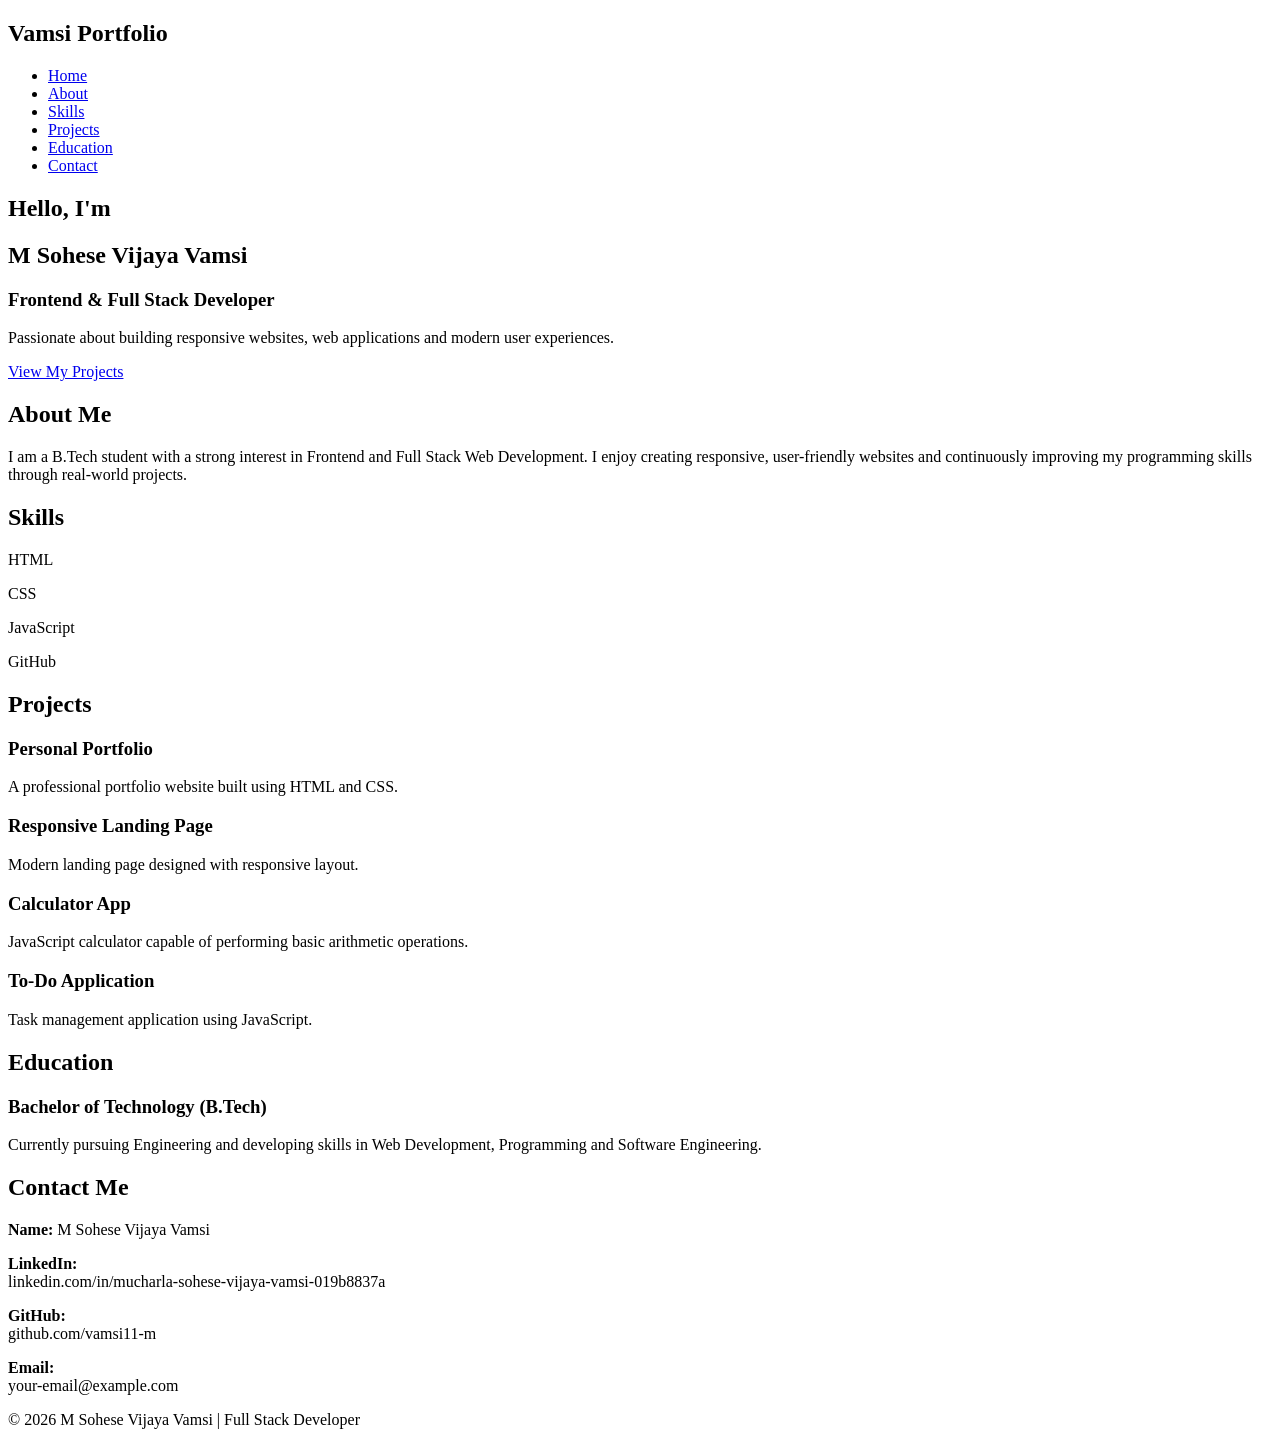
==== Task-1-Portfolio/index.html @ 511049a2 "Create index.html" ====
<!DOCTYPE html>
<html lang="en">
<head>
    <meta charset="UTF-8">
    <meta name="viewport" content="width=device-width, initial-scale=1.0">
    <title>Vamsi Portfolio</title>
    <link rel="stylesheet" href="style.css">
</head>
<body>

    <!-- Navbar -->
    <header>
        <nav>
            <h2 class="logo">Vamsi Portfolio</h2>

            <ul>
                <li><a href="#home">Home</a></li>
                <li><a href="#about">About</a></li>
                <li><a href="#skills">Skills</a></li>
                <li><a href="#projects">Projects</a></li>
                <li><a href="#education">Education</a></li>
                <li><a href="#contact">Contact</a></li>
            </ul>
        </nav>
    </header>

    <!-- Hero Section -->
    <section id="home" class="hero">

        <div class="hero-content">

            <h1>Hello, I'm</h1>

            <h2>M Sohese Vijaya Vamsi</h2>

            <h3>Frontend & Full Stack Developer</h3>

            <p>
                Passionate about building responsive websites,
                web applications and modern user experiences.
            </p>

            <a href="#projects" class="btn">
                View My Projects
            </a>

        </div>

    </section>

    <!-- About Section -->
    <section id="about">

        <h2 class="section-title">About Me</h2>

        <div class="card">

            <p>
                I am a B.Tech student with a strong interest in Frontend and
                Full Stack Web Development. I enjoy creating responsive,
                user-friendly websites and continuously improving my
                programming skills through real-world projects.
            </p>

        </div>

    </section>

    <!-- Skills Section -->
    <section id="skills">

        <h2 class="section-title">Skills</h2>

        <div class="skill-box">

            <p>HTML</p>
            <div class="bar">
                <span class="html"></span>
            </div>

            <p>CSS</p>
            <div class="bar">
                <span class="css"></span>
            </div>

            <p>JavaScript</p>
            <div class="bar">
                <span class="js"></span>
            </div>

            <p>GitHub</p>
            <div class="bar">
                <span class="git"></span>
            </div>

        </div>

    </section>

    <!-- Projects Section -->
    <section id="projects">

        <h2 class="section-title">Projects</h2>

        <div class="projects">

            <div class="project-card">
                <h3>Personal Portfolio</h3>
                <p>
                    A professional portfolio website built using
                    HTML and CSS.
                </p>
            </div>

            <div class="project-card">
                <h3>Responsive Landing Page</h3>
                <p>
                    Modern landing page designed with responsive layout.
                </p>
            </div>

            <div class="project-card">
                <h3>Calculator App</h3>
                <p>
                    JavaScript calculator capable of performing
                    basic arithmetic operations.
                </p>
            </div>

            <div class="project-card">
                <h3>To-Do Application</h3>
                <p>
                    Task management application using JavaScript.
                </p>
            </div>

        </div>

    </section>

    <!-- Education Section -->
    <section id="education">

        <h2 class="section-title">Education</h2>

        <div class="card">

            <h3>Bachelor of Technology (B.Tech)</h3>

            <p>
                Currently pursuing Engineering and developing skills in
                Web Development, Programming and Software Engineering.
            </p>

        </div>

    </section>

    <!-- Contact Section -->
    <section id="contact">

        <h2 class="section-title">Contact Me</h2>

        <div class="card">

            <p><strong>Name:</strong> M Sohese Vijaya Vamsi</p>

            <p>
                <strong>LinkedIn:</strong><br>
                linkedin.com/in/mucharla-sohese-vijaya-vamsi-019b8837a
            </p>

            <p>
                <strong>GitHub:</strong><br>
                github.com/vamsi11-m
            </p>

            <p>
                <strong>Email:</strong><br>
                your-email@example.com
            </p>

        </div>

    </section>

    <!-- Footer -->
    <footer>

        <p>
            © 2026 M Sohese Vijaya Vamsi | Full Stack Developer
        </p>

    </footer>

</body>
                     </html>
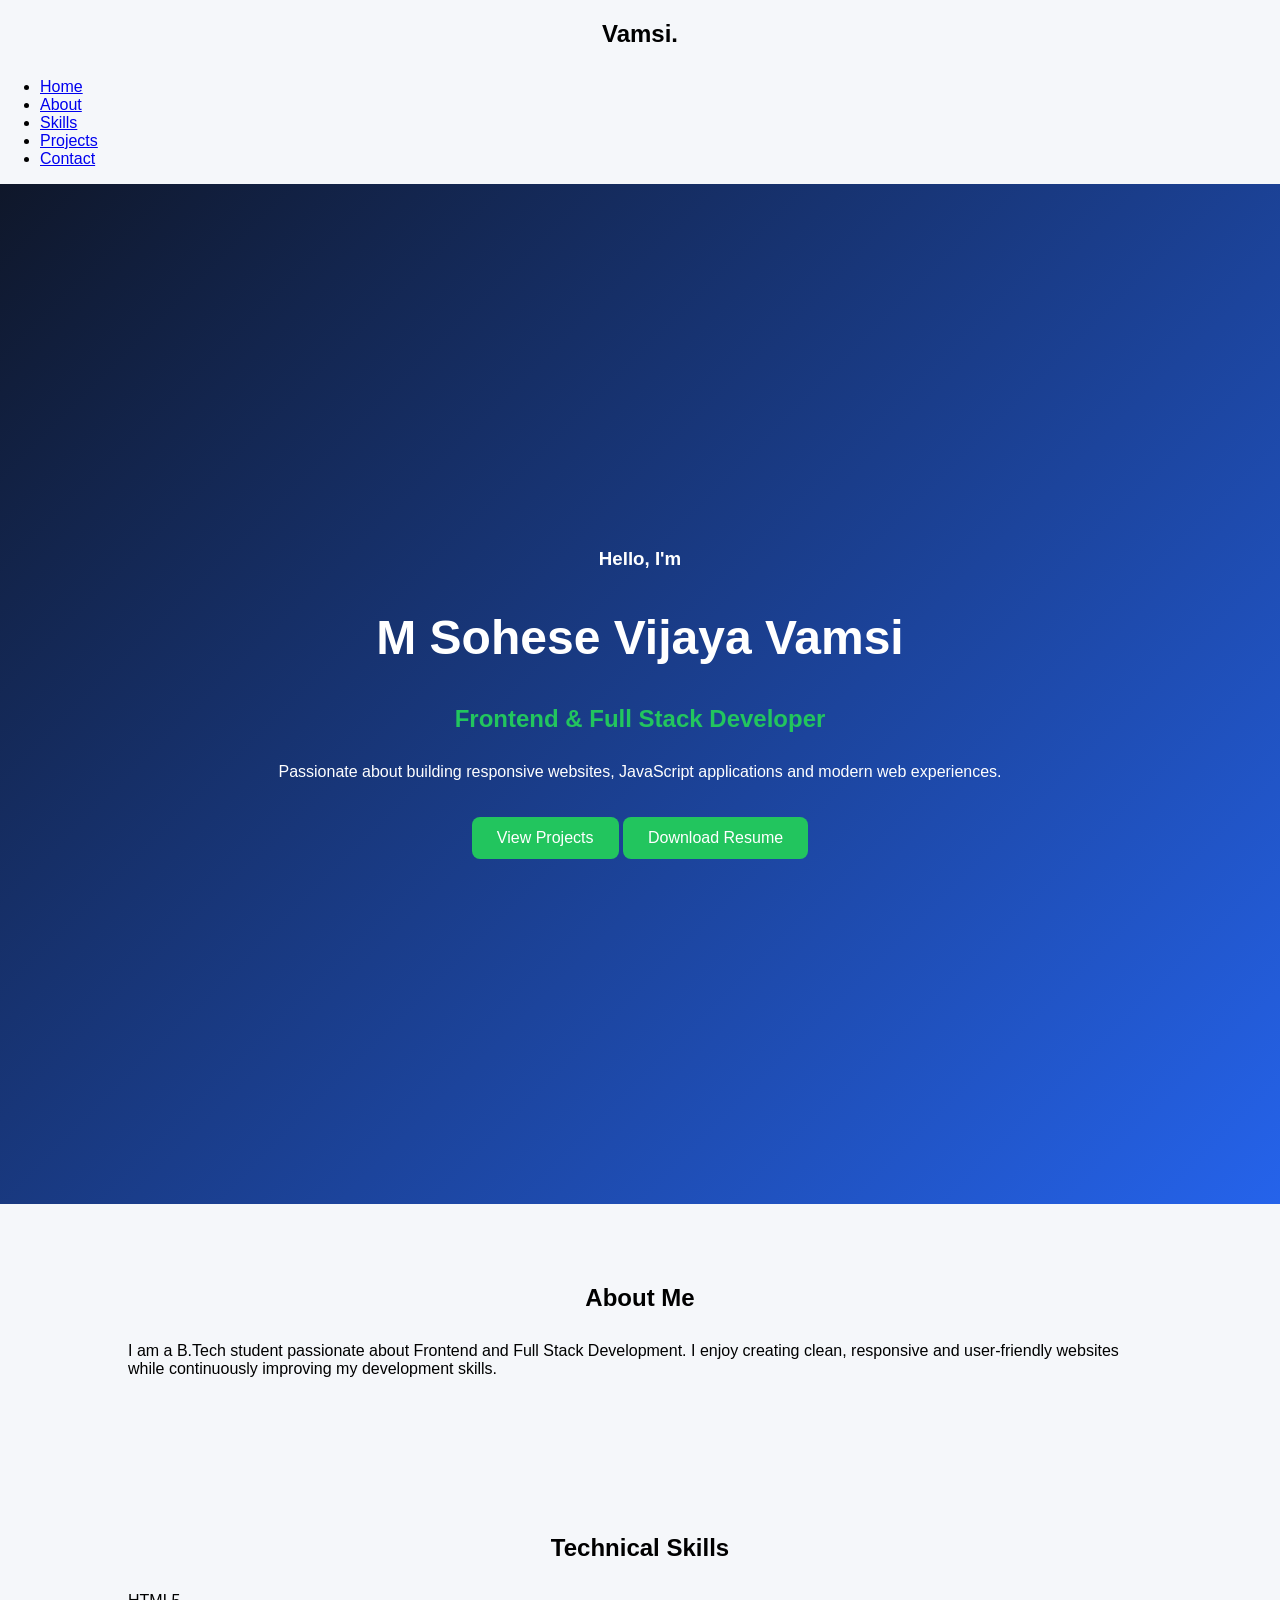
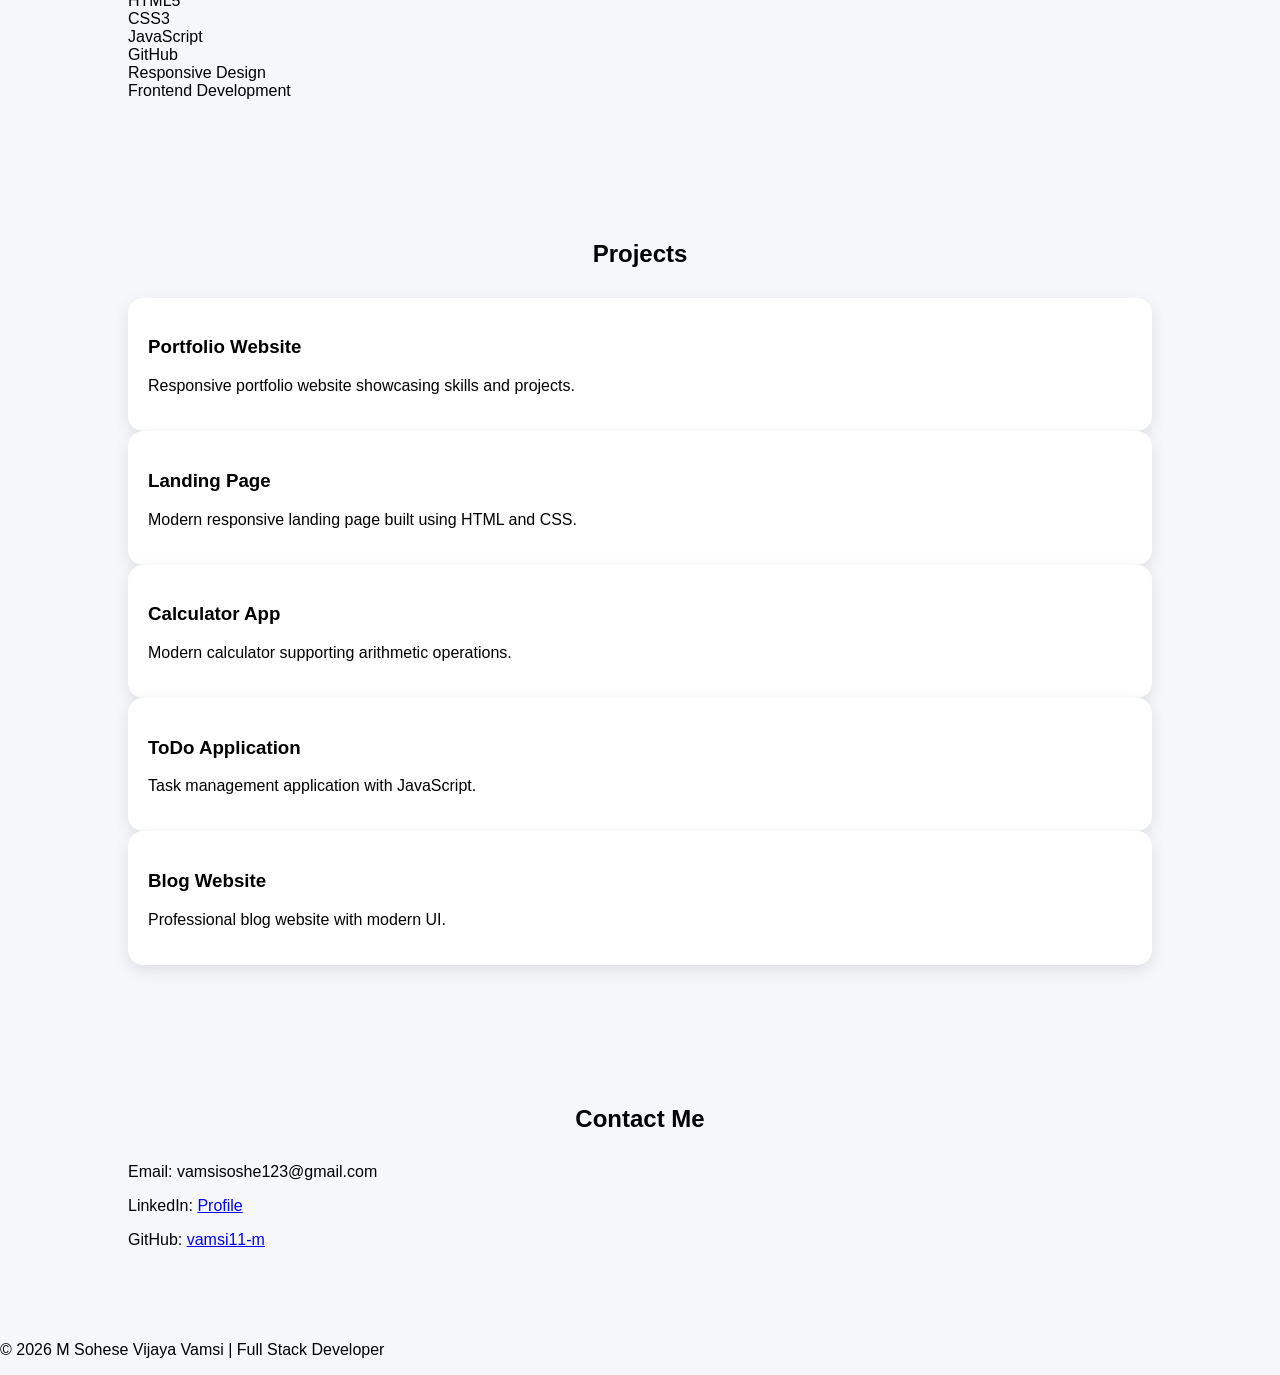
==== commit 5e90006f: "Update index.html" ====
--- a/Task-1-Portfolio/index.html
+++ b/Task-1-Portfolio/index.html
@@ -1,197 +1,200 @@
+
 <!DOCTYPE html>
 <html lang="en">
+
 <head>
-    <meta charset="UTF-8">
-    <meta name="viewport" content="width=device-width, initial-scale=1.0">
-    <title>Vamsi Portfolio</title>
-    <link rel="stylesheet" href="style.css">
+<meta charset="UTF-8">
+<meta name="viewport" content="width=device-width, initial-scale=1.0">
+<title>Vamsi Portfolio</title>
+
+<link rel="stylesheet" href="style.css">
+
+<link rel="preconnect" href="https://fonts.googleapis.com">
+<link href="https://fonts.googleapis.com/css2?family=Poppins:wght@300;400;500;600;700&display=swap" rel="stylesheet">
+
 </head>
+
 <body>
 
-    <!-- Navbar -->
-    <header>
-        <nav>
-            <h2 class="logo">Vamsi Portfolio</h2>
-
-            <ul>
-                <li><a href="#home">Home</a></li>
-                <li><a href="#about">About</a></li>
-                <li><a href="#skills">Skills</a></li>
-                <li><a href="#projects">Projects</a></li>
-                <li><a href="#education">Education</a></li>
-                <li><a href="#contact">Contact</a></li>
-            </ul>
-        </nav>
-    </header>
-
-    <!-- Hero Section -->
-    <section id="home" class="hero">
-
-        <div class="hero-content">
-
-            <h1>Hello, I'm</h1>
-
-            <h2>M Sohese Vijaya Vamsi</h2>
-
-            <h3>Frontend & Full Stack Developer</h3>
-
-            <p>
-                Passionate about building responsive websites,
-                web applications and modern user experiences.
-            </p>
-
-            <a href="#projects" class="btn">
-                View My Projects
-            </a>
-
-        </div>
-
-    </section>
-
-    <!-- About Section -->
-    <section id="about">
-
-        <h2 class="section-title">About Me</h2>
-
-        <div class="card">
-
-            <p>
-                I am a B.Tech student with a strong interest in Frontend and
-                Full Stack Web Development. I enjoy creating responsive,
-                user-friendly websites and continuously improving my
-                programming skills through real-world projects.
-            </p>
-
-        </div>
-
-    </section>
-
-    <!-- Skills Section -->
-    <section id="skills">
-
-        <h2 class="section-title">Skills</h2>
-
-        <div class="skill-box">
-
-            <p>HTML</p>
-            <div class="bar">
-                <span class="html"></span>
-            </div>
-
-            <p>CSS</p>
-            <div class="bar">
-                <span class="css"></span>
-            </div>
-
-            <p>JavaScript</p>
-            <div class="bar">
-                <span class="js"></span>
-            </div>
-
-            <p>GitHub</p>
-            <div class="bar">
-                <span class="git"></span>
-            </div>
-
-        </div>
-
-    </section>
-
-    <!-- Projects Section -->
-    <section id="projects">
-
-        <h2 class="section-title">Projects</h2>
-
-        <div class="projects">
-
-            <div class="project-card">
-                <h3>Personal Portfolio</h3>
-                <p>
-                    A professional portfolio website built using
-                    HTML and CSS.
-                </p>
-            </div>
-
-            <div class="project-card">
-                <h3>Responsive Landing Page</h3>
-                <p>
-                    Modern landing page designed with responsive layout.
-                </p>
-            </div>
-
-            <div class="project-card">
-                <h3>Calculator App</h3>
-                <p>
-                    JavaScript calculator capable of performing
-                    basic arithmetic operations.
-                </p>
-            </div>
-
-            <div class="project-card">
-                <h3>To-Do Application</h3>
-                <p>
-                    Task management application using JavaScript.
-                </p>
-            </div>
-
-        </div>
-
-    </section>
-
-    <!-- Education Section -->
-    <section id="education">
-
-        <h2 class="section-title">Education</h2>
-
-        <div class="card">
-
-            <h3>Bachelor of Technology (B.Tech)</h3>
-
-            <p>
-                Currently pursuing Engineering and developing skills in
-                Web Development, Programming and Software Engineering.
-            </p>
-
-        </div>
-
-    </section>
-
-    <!-- Contact Section -->
-    <section id="contact">
-
-        <h2 class="section-title">Contact Me</h2>
-
-        <div class="card">
-
-            <p><strong>Name:</strong> M Sohese Vijaya Vamsi</p>
-
-            <p>
-                <strong>LinkedIn:</strong><br>
-                linkedin.com/in/mucharla-sohese-vijaya-vamsi-019b8837a
-            </p>
-
-            <p>
-                <strong>GitHub:</strong><br>
-                github.com/vamsi11-m
-            </p>
-
-            <p>
-                <strong>Email:</strong><br>
-                your-email@example.com
-            </p>
-
-        </div>
-
-    </section>
-
-    <!-- Footer -->
-    <footer>
-
-        <p>
-            © 2026 M Sohese Vijaya Vamsi | Full Stack Developer
-        </p>
-
-    </footer>
+<header>
+
+<nav>
+
+<h2 class="logo">Vamsi.</h2>
+
+<ul>
+
+<li><a href="#home">Home</a></li>
+<li><a href="#about">About</a></li>
+<li><a href="#skills">Skills</a></li>
+<li><a href="#projects">Projects</a></li>
+<li><a href="#contact">Contact</a></li>
+
+</ul>
+
+</nav>
+
+</header>
+
+<section class="hero" id="home">
+
+<div class="hero-content">
+
+<h3>Hello, I'm</h3>
+
+<h1>M Sohese Vijaya Vamsi</h1>
+
+<h2>Frontend & Full Stack Developer</h2>
+
+<p>
+Passionate about building responsive websites,
+JavaScript applications and modern web experiences.
+</p>
+
+<div class="buttons">
+
+<a href="#projects" class="btn">View Projects</a>
+
+<a href="#" class="btn btn-outline">
+Download Resume
+</a>
+
+</div>
+
+</div>
+
+</section>
+
+<section id="about" class="about">
+
+<h2>About Me</h2>
+
+<div class="about-card">
+
+<p>
+I am a B.Tech student passionate about Frontend and
+Full Stack Development. I enjoy creating clean,
+responsive and user-friendly websites while
+continuously improving my development skills.
+</p>
+
+</div>
+
+</section>
+
+<section id="skills">
+
+<h2>Technical Skills</h2>
+
+<div class="skills-grid">
+
+<div class="skill-card">HTML5</div>
+<div class="skill-card">CSS3</div>
+<div class="skill-card">JavaScript</div>
+<div class="skill-card">GitHub</div>
+<div class="skill-card">Responsive Design</div>
+<div class="skill-card">Frontend Development</div>
+
+</div>
+
+</section>
+
+<section id="projects">
+
+<h2>Projects</h2>
+
+<div class="project-grid">
+
+<div class="project-card">
+
+<h3>Portfolio Website</h3>
+
+<p>
+Responsive portfolio website showcasing
+skills and projects.
+</p>
+
+</div>
+
+<div class="project-card">
+
+<h3>Landing Page</h3>
+
+<p>
+Modern responsive landing page built using
+HTML and CSS.
+</p>
+
+</div>
+
+<div class="project-card">
+
+<h3>Calculator App</h3>
+
+<p>
+Modern calculator supporting arithmetic
+operations.
+</p>
+
+</div>
+
+<div class="project-card">
+
+<h3>ToDo Application</h3>
+
+<p>
+Task management application with JavaScript.
+</p>
+
+</div>
+
+<div class="project-card">
+
+<h3>Blog Website</h3>
+
+<p>
+Professional blog website with modern UI.
+</p>
+
+</div>
+
+</div>
+
+</section>
+
+<section id="contact">
+
+<h2>Contact Me</h2>
+
+<div class="contact-card">
+
+<p>Email: vamsisoshe123@gmail.com</p>
+
+<p>
+LinkedIn:
+<a href="https://linkedin.com/in/mucharla-sohese-vijaya-vamsi-019b8837a">
+Profile
+</a>
+</p>
+
+<p>
+GitHub:
+<a href="https://github.com/vamsi11-m">
+vamsi11-m
+</a>
+</p>
+
+</div>
+
+</section>
+
+<footer>
+
+<p>
+© 2026 M Sohese Vijaya Vamsi | Full Stack Developer
+</p>
+
+</footer>
 
 </body>
-                     </html>
+</html>
--- a/Task-1-Portfolio/style.css
+++ b/Task-1-Portfolio/style.css
@@ -0,0 +1,92 @@
+body{
+    margin:0;
+    font-family:Arial,sans-serif;
+    background:#f5f7fa;
+}
+
+.hero{
+    height:100vh;
+    background:linear-gradient(135deg,#0f172a,#2563eb);
+    color:white;
+    display:flex;
+    justify-content:center;
+    align-items:center;
+    text-align:center;
+}
+
+.hero h1{
+    font-size:3rem;
+}
+
+.hero h2{
+    color:#22c55e;
+}
+
+.btn{
+    display:inline-block;
+    margin-top:20px;
+    padding:12px 25px;
+    background:#22c55e;
+    color:white;
+    text-decoration:none;
+    border-radius:8px;
+}
+
+section{
+    padding:60px 10%;
+}
+
+h2{
+    text-align:center;
+    margin-bottom:30px;
+}
+
+.card{
+    background:white;
+    padding:25px;
+    border-radius:15px;
+    box-shadow:0 5px 15px rgba(0,0,0,0.1);
+}
+
+.skill-box{
+    max-width:700px;
+    margin:auto;
+}
+
+.bar{
+    width:100%;
+    height:12px;
+    background:#ddd;
+    border-radius:20px;
+    margin-bottom:15px;
+}
+
+.bar span{
+    display:block;
+    height:100%;
+    border-radius:20px;
+    background:#2563eb;
+}
+
+.html{width:90%;}
+.css{width:85%;}
+.js{width:70%;}
+.git{width:75%;}
+
+.projects{
+    display:grid;
+    grid-template-columns:repeat(auto-fit,minmax(250px,1fr));
+    gap:20px;
+}
+
+.project-card{
+    background:white;
+    padding:20px;
+    border-radius:15px;
+    box-shadow:0 5px 15px rgba(0,0,0,0.1);
+    transition:.3s;
+}
+
+.project-card:hover{
+    transform:translateY(-8px);
+}
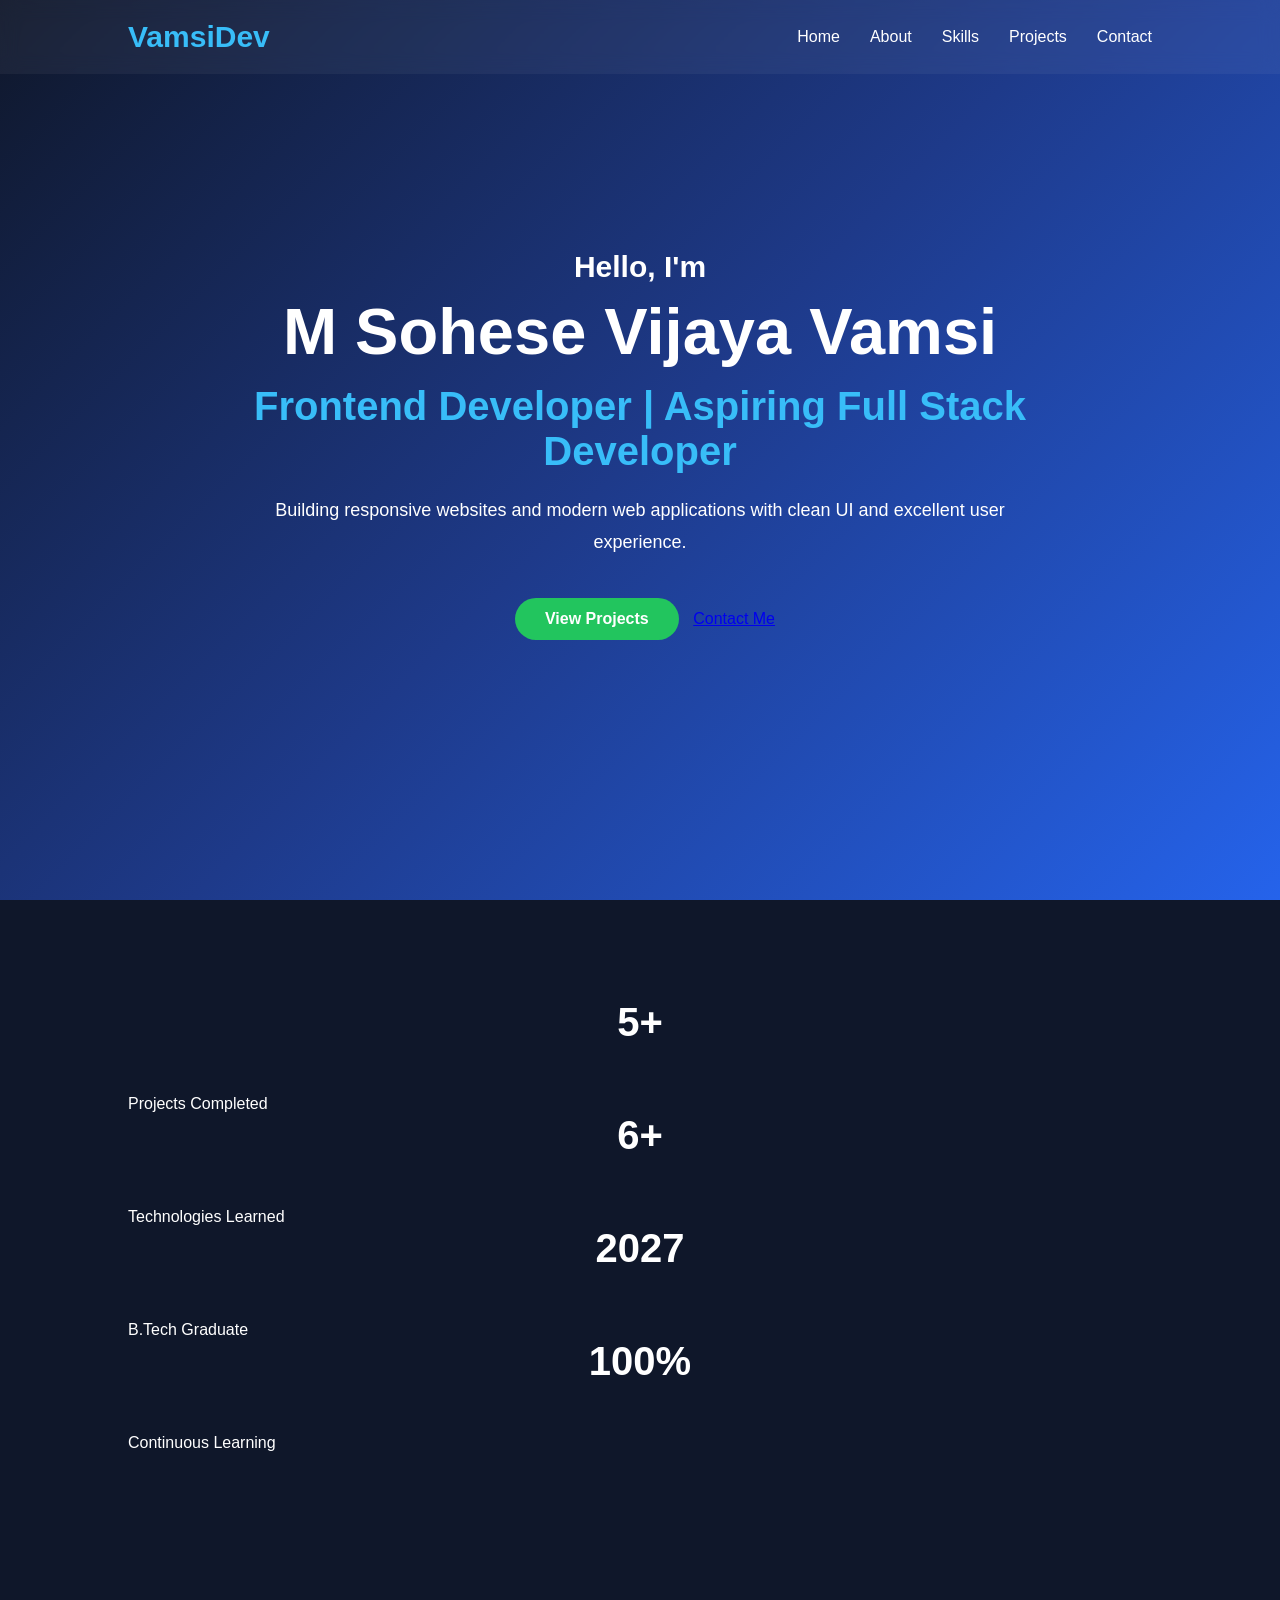
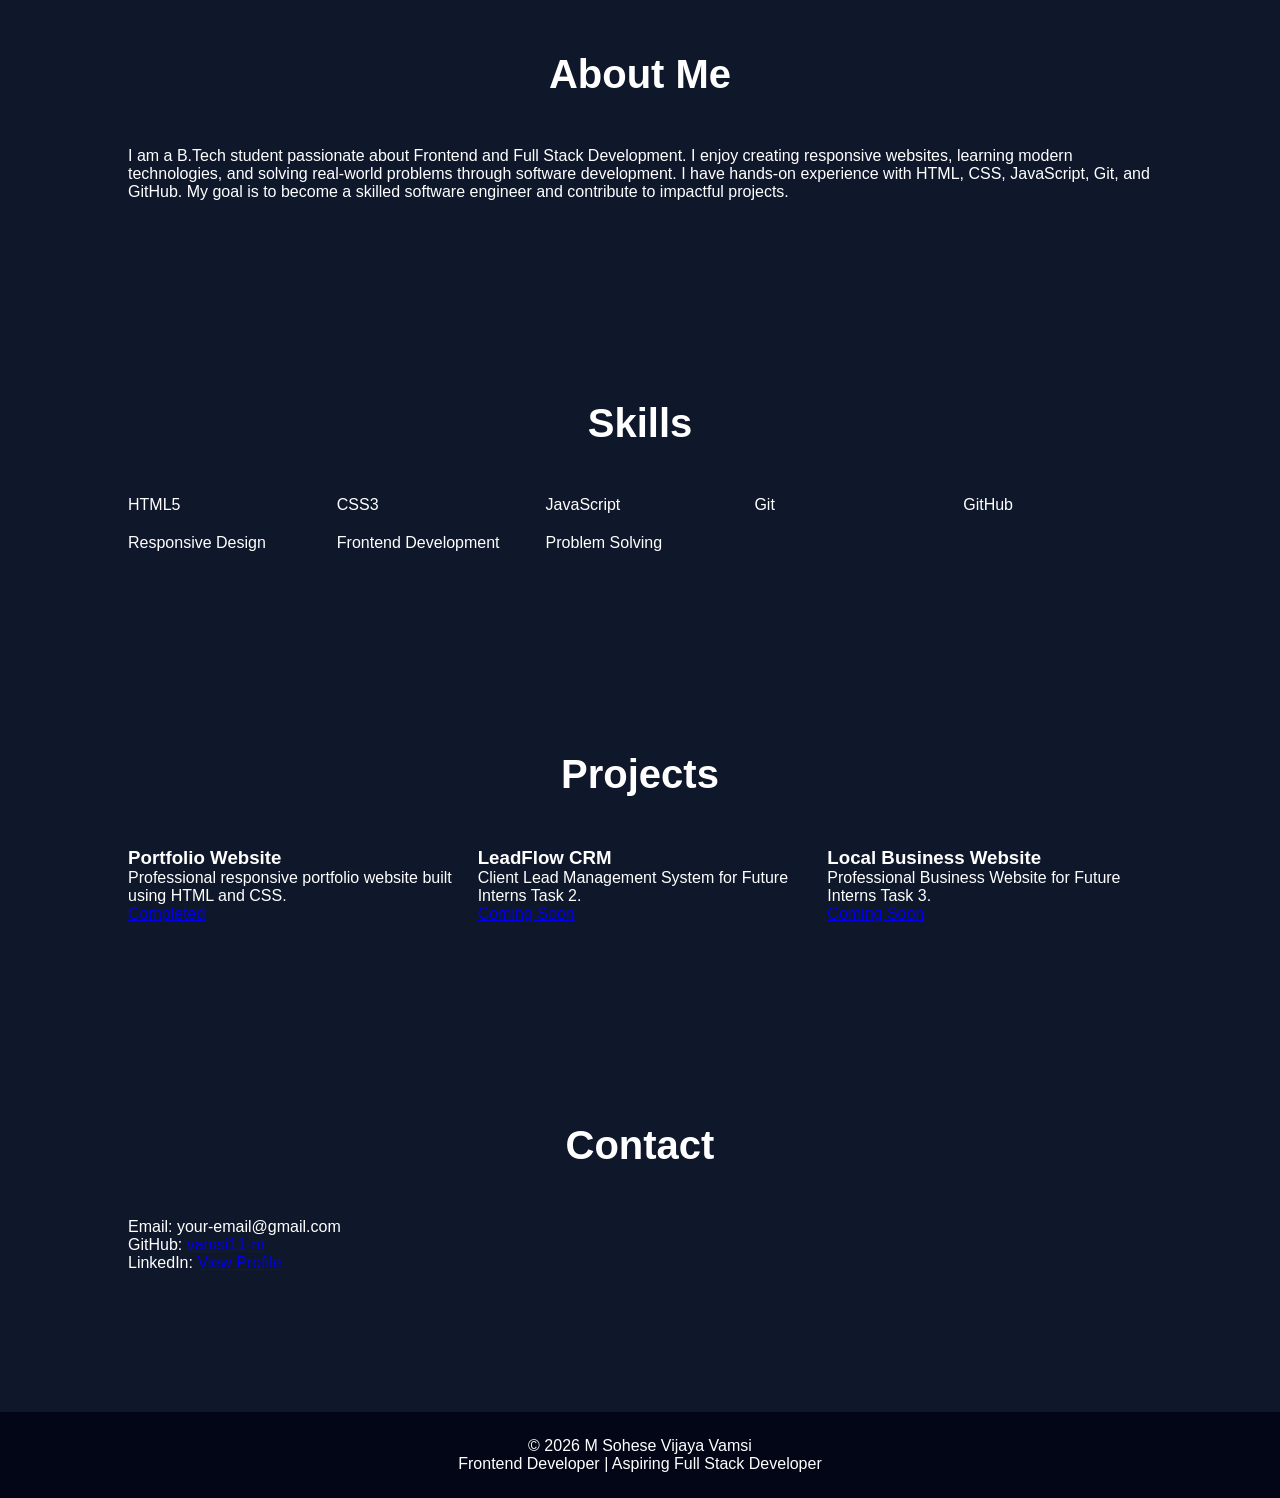
==== commit 03df64c9: "Update index.html" ====
--- a/Task-1-Portfolio/index.html
+++ b/Task-1-Portfolio/index.html
@@ -1,4 +1,3 @@
-
 <!DOCTYPE html>
 <html lang="en">
 
@@ -9,33 +8,26 @@
 
 <link rel="stylesheet" href="style.css">
 
-<link rel="preconnect" href="https://fonts.googleapis.com">
 <link href="https://fonts.googleapis.com/css2?family=Poppins:wght@300;400;500;600;700&display=swap" rel="stylesheet">
 
 </head>
 
 <body>
 
-<header>
-
 <nav>
 
-<h2 class="logo">Vamsi.</h2>
+<div class="logo">VamsiDev</div>
 
 <ul>
-
 <li><a href="#home">Home</a></li>
 <li><a href="#about">About</a></li>
 <li><a href="#skills">Skills</a></li>
 <li><a href="#projects">Projects</a></li>
 <li><a href="#contact">Contact</a></li>
-
 </ul>
 
 </nav>
 
-</header>
-
 <section class="hero" id="home">
 
 <div class="hero-content">
@@ -44,38 +36,62 @@
 
 <h1>M Sohese Vijaya Vamsi</h1>
 
-<h2>Frontend & Full Stack Developer</h2>
-
-<p>
-Passionate about building responsive websites,
-JavaScript applications and modern web experiences.
+<h2>Frontend Developer | Aspiring Full Stack Developer</h2>
+
+<p>
+Building responsive websites and modern web applications with clean UI and excellent user experience.
 </p>
 
 <div class="buttons">
 
-<a href="#projects" class="btn">View Projects</a>
-
-<a href="#" class="btn btn-outline">
-Download Resume
-</a>
-
-</div>
-
-</div>
-
-</section>
-
-<section id="about" class="about">
+<a href="#projects" class="btn">
+View Projects
+</a>
+
+<a href="#contact" class="btn2">
+Contact Me
+</a>
+
+</div>
+
+</div>
+
+</section>
+
+<section class="stats">
+
+<div class="stat-card">
+<h2>5+</h2>
+<p>Projects Completed</p>
+</div>
+
+<div class="stat-card">
+<h2>6+</h2>
+<p>Technologies Learned</p>
+</div>
+
+<div class="stat-card">
+<h2>2027</h2>
+<p>B.Tech Graduate</p>
+</div>
+
+<div class="stat-card">
+<h2>100%</h2>
+<p>Continuous Learning</p>
+</div>
+
+</section>
+
+<section id="about">
 
 <h2>About Me</h2>
 
-<div class="about-card">
-
-<p>
-I am a B.Tech student passionate about Frontend and
-Full Stack Development. I enjoy creating clean,
-responsive and user-friendly websites while
-continuously improving my development skills.
+<div class="card">
+
+<p>
+I am a B.Tech student passionate about Frontend and Full Stack Development. I enjoy creating responsive websites, learning modern technologies, and solving real-world problems through software development.
+
+I have hands-on experience with HTML, CSS, JavaScript, Git, and GitHub. My goal is to become a skilled software engineer and contribute to impactful projects.
 </p>
 
 </div>
@@ -84,16 +100,18 @@
 
 <section id="skills">
 
-<h2>Technical Skills</h2>
+<h2>Skills</h2>
 
 <div class="skills-grid">
 
-<div class="skill-card">HTML5</div>
-<div class="skill-card">CSS3</div>
-<div class="skill-card">JavaScript</div>
-<div class="skill-card">GitHub</div>
-<div class="skill-card">Responsive Design</div>
-<div class="skill-card">Frontend Development</div>
+<div class="skill">HTML5</div>
+<div class="skill">CSS3</div>
+<div class="skill">JavaScript</div>
+<div class="skill">Git</div>
+<div class="skill">GitHub</div>
+<div class="skill">Responsive Design</div>
+<div class="skill">Frontend Development</div>
+<div class="skill">Problem Solving</div>
 
 </div>
 
@@ -105,56 +123,45 @@
 
 <div class="project-grid">
 
-<div class="project-card">
+<div class="project">
 
 <h3>Portfolio Website</h3>
 
 <p>
-Responsive portfolio website showcasing
-skills and projects.
-</p>
-
-</div>
-
-<div class="project-card">
-
-<h3>Landing Page</h3>
-
-<p>
-Modern responsive landing page built using
-HTML and CSS.
-</p>
-
-</div>
-
-<div class="project-card">
-
-<h3>Calculator App</h3>
-
-<p>
-Modern calculator supporting arithmetic
-operations.
-</p>
-
-</div>
-
-<div class="project-card">
-
-<h3>ToDo Application</h3>
-
-<p>
-Task management application with JavaScript.
-</p>
-
-</div>
-
-<div class="project-card">
-
-<h3>Blog Website</h3>
-
-<p>
-Professional blog website with modern UI.
-</p>
+Professional responsive portfolio website built using HTML and CSS.
+</p>
+
+<a href="#" class="project-btn">
+Completed
+</a>
+
+</div>
+
+<div class="project">
+
+<h3>LeadFlow CRM</h3>
+
+<p>
+Client Lead Management System for Future Interns Task 2.
+</p>
+
+<a href="#" class="project-btn">
+Coming Soon
+</a>
+
+</div>
+
+<div class="project">
+
+<h3>Local Business Website</h3>
+
+<p>
+Professional Business Website for Future Interns Task 3.
+</p>
+
+<a href="#" class="project-btn">
+Coming Soon
+</a>
 
 </div>
 
@@ -164,18 +171,11 @@
 
 <section id="contact">
 
-<h2>Contact Me</h2>
-
-<div class="contact-card">
-
-<p>Email: vamsisoshe123@gmail.com</p>
-
-<p>
-LinkedIn:
-<a href="https://linkedin.com/in/mucharla-sohese-vijaya-vamsi-019b8837a">
-Profile
-</a>
-</p>
+<h2>Contact</h2>
+
+<div class="card">
+
+<p>Email: your-email@gmail.com</p>
 
 <p>
 GitHub:
@@ -184,6 +184,13 @@
 </a>
 </p>
 
+<p>
+LinkedIn:
+<a href="https://linkedin.com/in/mucharla-sohese-vijaya-vamsi-019b8837a">
+View Profile
+</a>
+</p>
+
 </div>
 
 </section>
@@ -191,7 +198,11 @@
 <footer>
 
 <p>
-© 2026 M Sohese Vijaya Vamsi | Full Stack Developer
+© 2026 M Sohese Vijaya Vamsi
+</p>
+
+<p>
+Frontend Developer | Aspiring Full Stack Developer
 </p>
 
 </footer>
--- a/Task-1-Portfolio/style.css
+++ b/Task-1-Portfolio/style.css
@@ -1,92 +1,244 @@
+*{
+margin:0;
+padding:0;
+box-sizing:border-box;
+font-family:'Poppins',sans-serif;
+scroll-behavior:smooth;
+}
+
 body{
-    margin:0;
-    font-family:Arial,sans-serif;
-    background:#f5f7fa;
-}
+background:#0f172a;
+color:white;
+}
+
+/* NAVBAR */
+
+nav{
+display:flex;
+justify-content:space-between;
+align-items:center;
+padding:20px 10%;
+background:rgba(255,255,255,0.05);
+backdrop-filter:blur(10px);
+position:fixed;
+width:100%;
+top:0;
+z-index:1000;
+}
+
+.logo{
+font-size:30px;
+font-weight:700;
+color:#38bdf8;
+}
+
+nav ul{
+display:flex;
+list-style:none;
+gap:30px;
+}
+
+nav a{
+text-decoration:none;
+color:white;
+transition:0.3s;
+}
+
+nav a:hover{
+color:#38bdf8;
+}
+
+/* HERO */
 
 .hero{
-    height:100vh;
-    background:linear-gradient(135deg,#0f172a,#2563eb);
-    color:white;
-    display:flex;
-    justify-content:center;
-    align-items:center;
-    text-align:center;
+height:100vh;
+display:flex;
+justify-content:center;
+align-items:center;
+text-align:center;
+padding:20px;
+background:linear-gradient(
+135deg,
+#0f172a,
+#1e3a8a,
+#2563eb
+);
+}
+
+.hero-content{
+max-width:800px;
+}
+
+.hero h3{
+font-size:30px;
+margin-bottom:10px;
 }
 
 .hero h1{
-    font-size:3rem;
+font-size:65px;
+font-weight:700;
 }
 
 .hero h2{
-    color:#22c55e;
+color:#38bdf8;
+margin:15px 0;
+}
+
+.hero p{
+margin-top:20px;
+font-size:18px;
+line-height:1.8;
+}
+
+.buttons{
+margin-top:30px;
 }
 
 .btn{
-    display:inline-block;
-    margin-top:20px;
-    padding:12px 25px;
-    background:#22c55e;
-    color:white;
-    text-decoration:none;
-    border-radius:8px;
-}
+display:inline-block;
+padding:12px 30px;
+background:#22c55e;
+color:white;
+text-decoration:none;
+border-radius:50px;
+margin:10px;
+font-weight:600;
+transition:.3s;
+}
+
+.btn:hover{
+transform:translateY(-5px);
+}
+
+.btn-outline{
+background:transparent;
+border:2px solid white;
+}
+
+/* SECTIONS */
 
 section{
-    padding:60px 10%;
-}
-
-h2{
-    text-align:center;
-    margin-bottom:30px;
-}
-
-.card{
-    background:white;
-    padding:25px;
-    border-radius:15px;
-    box-shadow:0 5px 15px rgba(0,0,0,0.1);
-}
-
-.skill-box{
-    max-width:700px;
-    margin:auto;
-}
-
-.bar{
-    width:100%;
-    height:12px;
-    background:#ddd;
-    border-radius:20px;
-    margin-bottom:15px;
-}
-
-.bar span{
-    display:block;
-    height:100%;
-    border-radius:20px;
-    background:#2563eb;
-}
-
-.html{width:90%;}
-.css{width:85%;}
-.js{width:70%;}
-.git{width:75%;}
-
-.projects{
-    display:grid;
-    grid-template-columns:repeat(auto-fit,minmax(250px,1fr));
-    gap:20px;
+padding:100px 10%;
+}
+
+section h2{
+text-align:center;
+font-size:40px;
+margin-bottom:50px;
+}
+
+/* ABOUT */
+
+.about-card{
+background:rgba(255,255,255,0.08);
+padding:40px;
+border-radius:20px;
+backdrop-filter:blur(10px);
+line-height:1.8;
+}
+
+/* SKILLS */
+
+.skills-grid{
+display:grid;
+grid-template-columns:repeat(auto-fit,minmax(180px,1fr));
+gap:20px;
+}
+
+.skill-card{
+background:#1e293b;
+padding:25px;
+text-align:center;
+border-radius:15px;
+transition:.3s;
+font-weight:600;
+}
+
+.skill-card:hover{
+transform:translateY(-10px);
+background:#2563eb;
+}
+
+/* PROJECTS */
+
+.project-grid{
+display:grid;
+grid-template-columns:repeat(auto-fit,minmax(280px,1fr));
+gap:25px;
 }
 
 .project-card{
-    background:white;
-    padding:20px;
-    border-radius:15px;
-    box-shadow:0 5px 15px rgba(0,0,0,0.1);
-    transition:.3s;
+background:#1e293b;
+padding:30px;
+border-radius:20px;
+transition:.3s;
 }
 
 .project-card:hover{
-    transform:translateY(-8px);
-}
+transform:translateY(-10px);
+}
+
+.project-card h3{
+margin-bottom:15px;
+color:#38bdf8;
+}
+
+/* CONTACT */
+
+.contact-card{
+background:#1e293b;
+padding:40px;
+border-radius:20px;
+text-align:center;
+}
+
+.contact-card p{
+margin:15px 0;
+}
+
+.contact-card a{
+color:#38bdf8;
+text-decoration:none;
+}
+
+/* FOOTER */
+
+footer{
+background:#020617;
+text-align:center;
+padding:25px;
+margin-top:40px;
+}
+
+/* MOBILE */
+
+@media(max-width:768px){
+
+.hero h1{
+font-size:42px;
+}
+
+.hero h3{
+font-size:24px;
+}
+
+.hero h2{
+font-size:22px;
+}
+
+nav{
+flex-direction:column;
+gap:15px;
+}
+
+nav ul{
+gap:15px;
+flex-wrap:wrap;
+justify-content:center;
+}
+
+section h2{
+font-size:32px;
+}
+
+}
